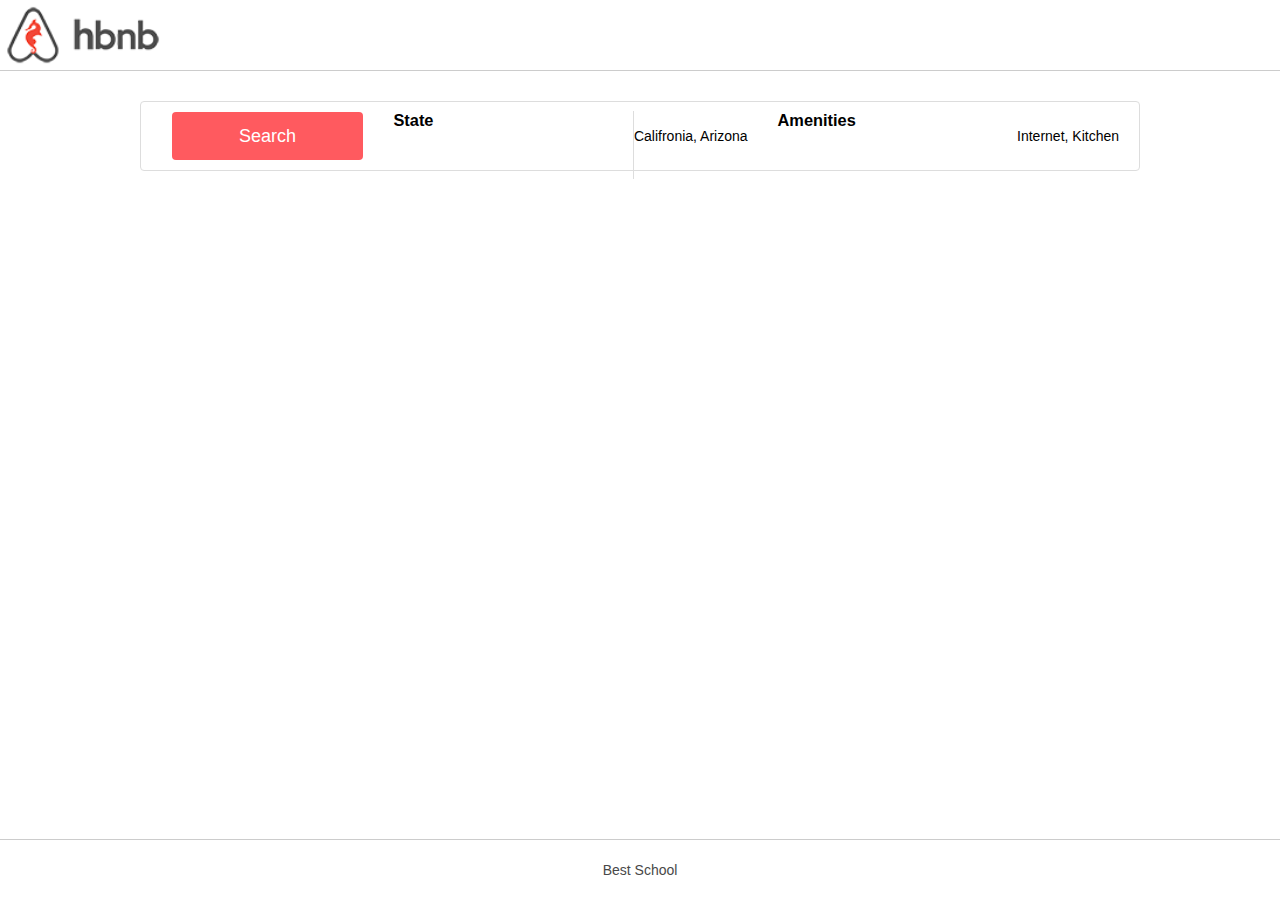
==== web_static/5-index.html @ 0a602f3d "web_static" ====
<!DOCTYPE html>
<html lang="en">
	<head>
	 	<meta charset="UTF-8">
		<title>AirBnB Cloner</title>
		<link rel ="stylesheet" href="styles/3-header.css">
		<link rel ="stylesheet" href="styles/3-footer.css">
		<link rel ="stylesheet" href="styles/4-common.css">
		<link rel = "stylesheet" href="styles/5-filters.css"
		<link rel ="icon" href="images/icon.png">
	</head>

	<body>
		<header>
			<dev class="Logo"> </dev>
		</header>
		
		<div class="container">
			<section class="filters">
				<button class="search-button">
					Search
				</button>

				<h3 class="locations">
					State
					<h4>Califronia, Arizona </h4>
				</h3>

				<h3 class="amenities">
					Amenities
					<h4>Internet, Kitchen</h4>
				</h3>
			
			</section>
		</div>

		<footer class="bottom_center">
			Best School
		</footer>
	</body>
</html>
---- web_static/styles/3-header.css ----
header {
	background-color: white;
	height: 70px;
	width: 100%;
	border-bottom: 1px solid #CCCCCC;
}

 .Logo {
	background-image: url('../images/logo.png');
	background-size: contain;
	background-position: left center;
	background-repeat: no-repeat;
	padding-left: 20px;
	height: 100%;
	display: flex;
	align-items: center;

}
---- web_static/styles/3-footer.css ----
footer {
	background-color: white;
	height: 60px;
	width: 100%;
	border-top: 1px solid #CCCCCC;
	position: absolute;
	text-align: center;
	bottom: 0;
	
	/* Centering */
	display: flex;
	justify-content: center;
	align-items: center; 

}
---- web_static/styles/4-common.css ----
.container {
	  max-width: 1000px;
      margin: 30px auto;
      text-align: center;
}

body{
	margin: 0;
    padding: 0;
    color: #484848;
    font-size: 14px;
  font-family: Circular, "Helvetica Neue", Helvetica, Arial, sans-serif;
 }
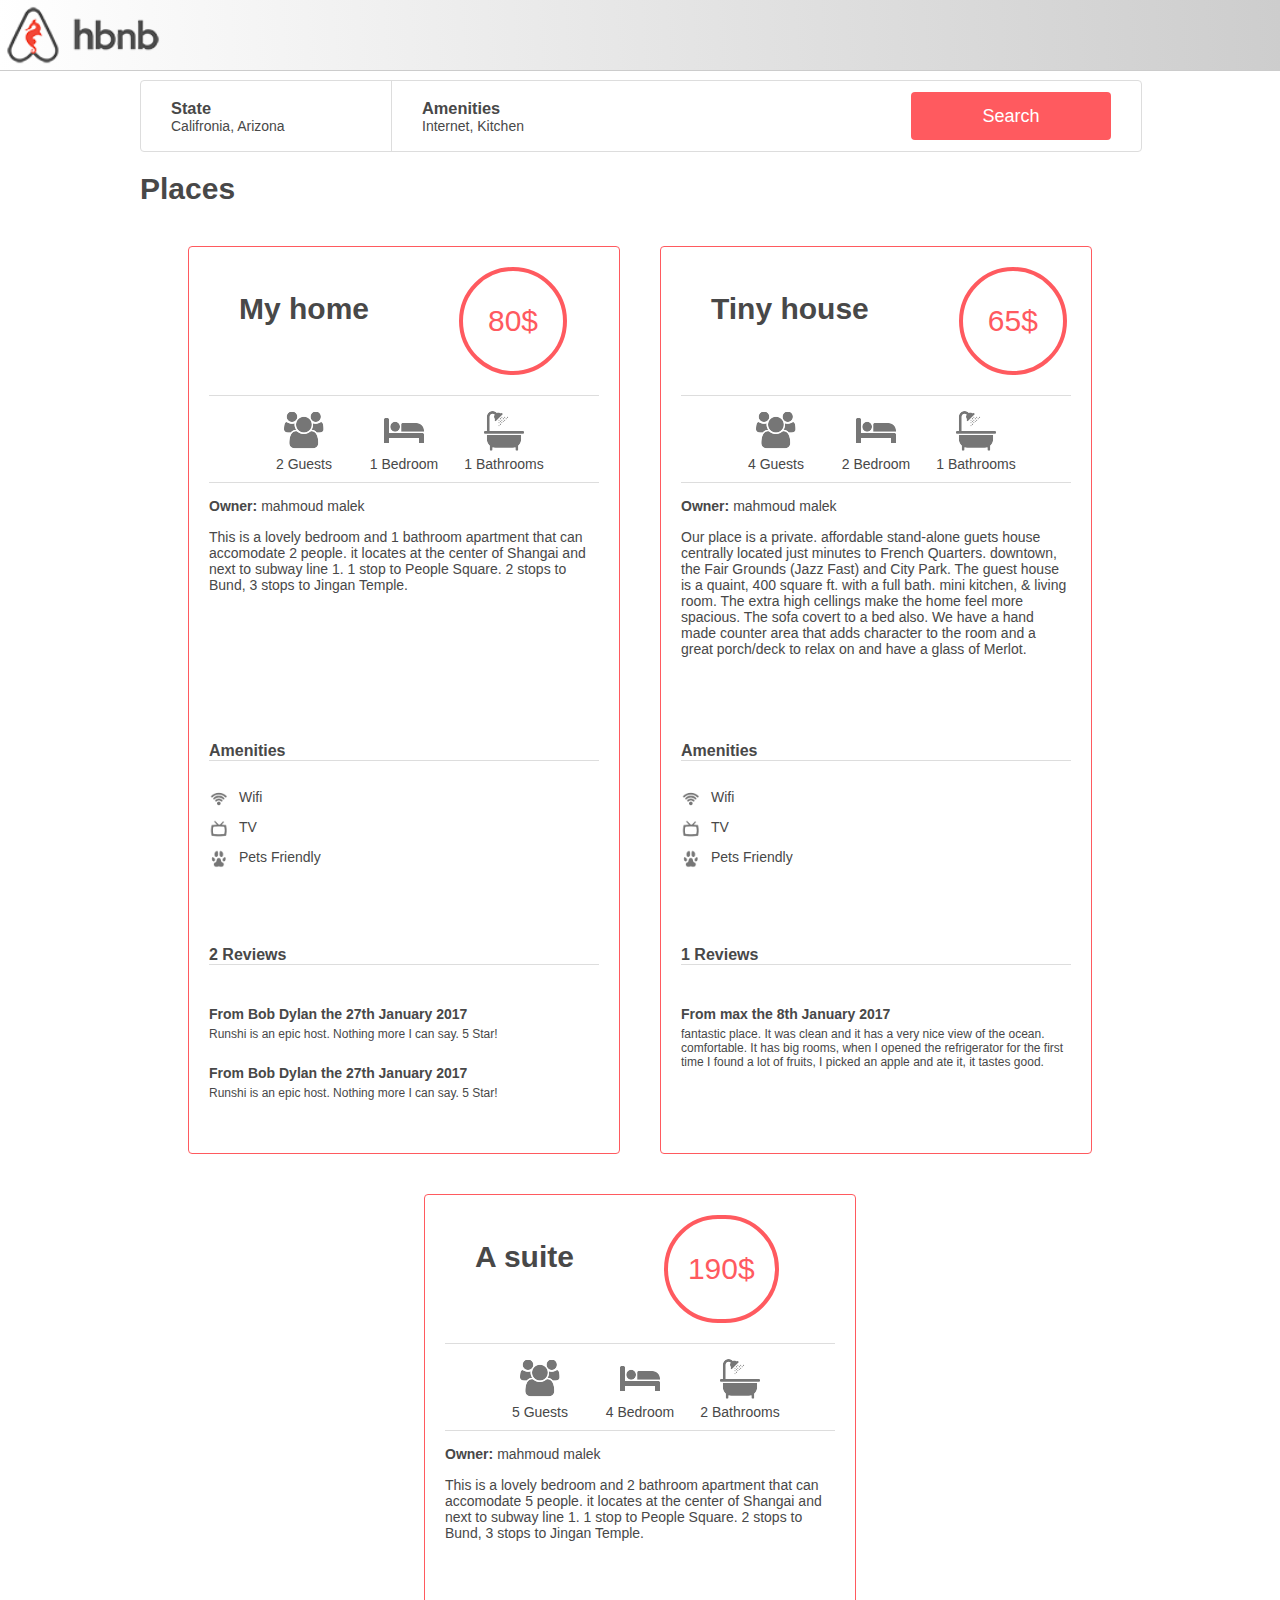
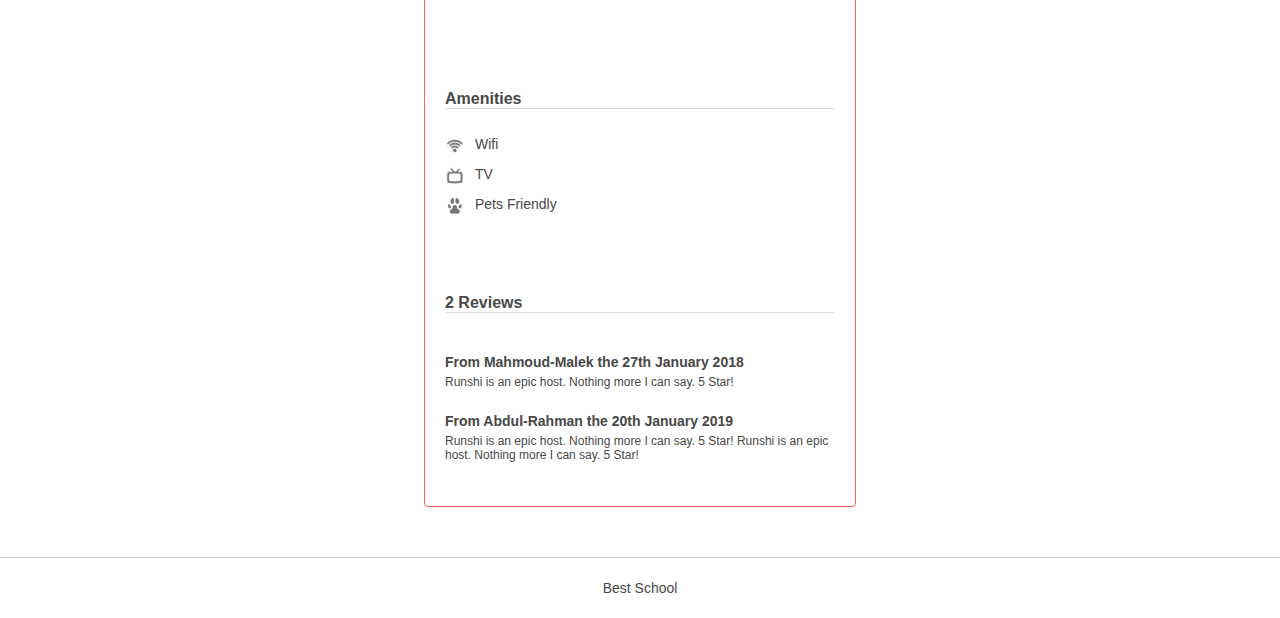
==== commit 2ea28022: "make a beatiful web" ====
--- a/web_static/5-index.html
+++ b/web_static/5-index.html
@@ -2,11 +2,14 @@
 <html lang="en">
 	<head>
 	 	<meta charset="UTF-8">
+		<meta name="viewport" content="width=device-width, initial-scale=1.0">
+
 		<title>AirBnB Cloner</title>
 		<link rel ="stylesheet" href="styles/3-header.css">
 		<link rel ="stylesheet" href="styles/3-footer.css">
 		<link rel ="stylesheet" href="styles/4-common.css">
-		<link rel = "stylesheet" href="styles/5-filters.css"
+		<link rel = "stylesheet" href="styles/5-filters.css">
+		<link rel="stylesheet" href="styles/6-filters.css">
 		<link rel ="icon" href="images/icon.png">
 	</head>
 
@@ -20,17 +23,232 @@
 				<button class="search-button">
 					Search
 				</button>
-
-				<h3 class="locations">
-					State
+				<div class ="locations">
+					<h3> State </h3>
 					<h4>Califronia, Arizona </h4>
-				</h3>
-
-				<h3 class="amenities">
-					Amenities
+					<ul class="popover">
+						<h2> Arizona: </h2>
+						<li>  page </li>
+						<li> page2 </li>
+						<h2> Califronia: </h2>
+						<li> San franscisco </li>
+						<li>Los Anglos </li>
+					</ul>
+				</div>
+
+				<div class="amenities">
+					<h3>Amenities</h3>
 					<h4>Internet, Kitchen</h4>
-				</h3>
+						<ul class="popover">
+						<li> Internet </li>
+						<li> TV </li>
+						<li> Kitchen </li>
+						<li>Iron </li>
+					</ul>
+				</div >
+				
 			
+			</section>
+
+			<section class="places">
+				<h1> Places </h1>
+
+				<article>
+						<h2> My home </h2>
+						<div class="price_by_night">
+						 80$
+						</div>
+						
+						<div class="information">
+
+							<div class="max_guest">
+								<img src="images/icon_group.png" alt="Number of people in the room">
+								2 Guests
+							</div>
+							<div class="number_rooms">
+								
+								<img src ="images/icon_bed.png" alt="Number of bedrooms">
+								1 Bedroom
+							</div>
+
+							<div class="number_bathrooms">
+								
+								<img src="images/icon_bath.png" alt="number of bathrooms">
+								1 Bathrooms
+							</div>
+
+						</div>
+
+							<div class="user">
+								<strong> Owner: </strong> mahmoud malek
+							</div>
+
+							<div class="description">
+									This is a lovely bedroom and 1 bathroom apartment that can
+									accomodate 2 people. it locates at the center of Shangai
+									and next to subway line 1. 1 stop to People Square. 2 stops
+									to Bund, 3 stops to Jingan Temple.
+							</div>
+
+							<div class="amenities">
+								<h2> Amenities </h2>
+								<ul>
+									<li> <img src="images/icon_wifi.png" alt="Wifi Icon"> Wifi </li>
+									<li> <img src="images/icon_tv.png" alt="TV Icon"> TV </li>
+									<li> <img src="images/icon_pets.png" alt="Friendly Pets"> Pets Friendly </li>
+								</ul>
+							</div>
+
+							<div class="reviews">
+								<h2> 2 Reviews </h2>
+								<ul>
+									<li> 
+										<h3>From Bob Dylan the 27th January 2017</h3>
+										<p>
+											Runshi is an epic host. Nothing more I can say. 5 Star!
+										</p>
+									</li>
+									<li>
+										<h3>From Bob Dylan the 27th January 2017</h3>
+										<p>
+											Runshi is an epic host. Nothing more I can say. 5 Star!
+										</p> 
+									</li>
+								</ul>
+							</div>
+
+				</article>
+
+				<article> 
+					<h2> Tiny house</h2>
+					<div class="price_by_night">
+						 65$
+						</div>
+						
+						<div class="information">
+
+							<div class="max_guest">
+								<img src="images/icon_group.png" alt="Number of people in the room">
+								4 Guests
+							</div>
+							<div class="number_rooms">
+								
+								<img src ="images/icon_bed.png" alt="Number of bedrooms">
+								2 Bedroom
+							</div>
+
+							<div class="number_bathrooms">
+								
+								<img src="images/icon_bath.png" alt="number of bathrooms">
+								1 Bathrooms
+							</div>
+
+						</div>
+
+							<div class="user">
+								<strong> Owner: </strong> mahmoud malek
+							</div>
+
+							<div class="description">
+									Our place is a private. affordable stand-alone guets house
+									centrally located just minutes to French Quarters. downtown,
+									the Fair Grounds (Jazz Fast) and City Park. The guest house is 
+									a quaint, 400 square ft. with a full bath. mini kitchen, & living
+									room. The extra high cellings make the home feel more
+									spacious. The sofa covert to a bed also. We have a hand made counter area that adds
+									character to the room and a great porch/deck to relax on and have a glass of Merlot.
+							</div>
+
+							<div class="amenities">
+								<h2> Amenities </h2>
+								<ul>
+									<li> <img src="images/icon_wifi.png" alt="Wifi Icon"> Wifi </li>
+									<li> <img src="images/icon_tv.png" alt="TV Icon"> TV </li>
+									<li> <img src="images/icon_pets.png" alt="Friendly Pets"> Pets Friendly </li>
+								</ul>
+							</div>
+
+							<div class="reviews">
+								<h2> 1 Reviews </h2>
+								<ul>
+									<li> 
+										<h3>From max the 8th January 2017</h3>
+										<p>
+											fantastic place. It was clean and it has a very nice view of the ocean.
+ 											comfortable. It has big rooms, when I opened the refrigerator for the first time I found a lot of fruits,
+											I picked an apple and ate it, it tastes good.
+
+										</p>
+									</li>
+								</ul>
+							</div>
+				</article>
+
+				<article>
+					<h2> A suite</h2>
+					<div class="price_by_night">
+						 190$
+						</div>
+						
+						<div class="information">
+
+							<div class="max_guest">
+								<img src="images/icon_group.png" alt="Number of people in the room">
+								5 Guests
+							</div>
+							<div class="number_rooms">
+								
+								<img src ="images/icon_bed.png" alt="Number of bedrooms">
+								4 Bedroom
+							</div>
+
+							<div class="number_bathrooms">
+								
+								<img src="images/icon_bath.png" alt="number of bathrooms">
+								2 Bathrooms
+							</div>
+
+						</div>
+
+							<div class="user">
+								<strong> Owner: </strong> mahmoud malek
+							</div>
+
+							<div class="description">
+									This is a lovely bedroom and 2 bathroom apartment that can
+									accomodate 5 people. it locates at the center of Shangai
+									and next to subway line 1. 1 stop to People Square. 2 stops
+									to Bund, 3 stops to Jingan Temple.
+							</div>
+
+							<div class="amenities">
+								<h2> Amenities </h2>
+								<ul>
+									<li> <img src="images/icon_wifi.png" alt="Wifi Icon"> Wifi </li>
+									<li> <img src="images/icon_tv.png" alt="TV Icon"> TV </li>
+									<li> <img src="images/icon_pets.png" alt="Friendly Pets"> Pets Friendly </li>
+								</ul>
+							</div>
+
+							<div class="reviews">
+								<h2> 2 Reviews </h2>
+								<ul>
+									<li> 
+										<h3>From Mahmoud-Malek the 27th January 2018</h3>
+										<p>
+											Runshi is an epic host. Nothing more I can say. 5 Star!
+										</p>
+									</li>
+									<li>
+										<h3>From Abdul-Rahman the 20th January 2019</h3>
+										<p>
+											Runshi is an epic host. Nothing more I can say. 5 Star!
+											Runshi is an epic host. Nothing more I can say. 5 Star!
+										</p> 
+									</li>
+								</ul>
+							</div>
+				</article>
 			</section>
 		</div>
 
--- a/web_static/styles/3-header.css
+++ b/web_static/styles/3-header.css
@@ -3,7 +3,13 @@
 	height: 70px;
 	width: 100%;
 	border-bottom: 1px solid #CCCCCC;
-}
+	padding: 0;
+	position: fixed;
+    top: 0;
+    background: linear-gradient(267deg, #cdcdcd, #fff);
+    z-index: 1;
+
+	}
 
  .Logo {
 	background-image: url('../images/logo.png');
@@ -14,5 +20,4 @@
 	height: 100%;
 	display: flex;
 	align-items: center;
-
 }--- a/web_static/styles/3-footer.css
+++ b/web_static/styles/3-footer.css
@@ -3,13 +3,11 @@
 	height: 60px;
 	width: 100%;
 	border-top: 1px solid #CCCCCC;
-	position: absolute;
-	text-align: center;
+	position: relative;
 	bottom: 0;
 	
 	/* Centering */
 	display: flex;
 	justify-content: center;
 	align-items: center; 
-
 }--- a/web_static/styles/4-common.css
+++ b/web_static/styles/4-common.css
@@ -1,7 +1,8 @@
 .container {
-	  max-width: 1000px;
+	    max-width: 1000px;
       margin: 30px auto;
-      text-align: center;
+      text-align: left;
+      margin-top: 80px;
 }
 
 body{
--- a/web_static/styles/5-filters.css
+++ b/web_static/styles/5-filters.css
@@ -0,0 +1,140 @@
+.container .filters {
+  height: 70px;
+  width: 100%;
+  border: 1px solid #dddddd;
+  border-radius: 4px;
+  position: relative;
+  display: flex;
+  align-items: center;
+  justify-content: flex-start;
+}
+.container .filters div {
+  width: 25%;
+  height: 100%;
+  display: flex;
+  justify-content: center;
+  flex-direction: column;
+  align-items: flex-start;
+  position: relative;
+}
+.container .filters div:first-of-type {
+  border-right: 1px solid #dddddd;
+}
+
+.container .filters h3 {
+  font-weight: 600;
+  margin: 0px 30px;
+  padding: 0px;
+}
+.container .filters h4 {
+  font-weight: 400;
+  font-size: 14px;
+  margin: 0px 30px;
+  padding: 0px;
+  
+}
+.container .filters .amenities {
+  border-right: none;
+}
+.container .filters button {
+  font-size: 18px;
+  background-color: #ff5a5f;
+  color: #ffffff;
+  height: 48px;
+  width: 20%;
+  border: none;
+  border-radius: 4px;
+  margin-right: 30px;
+  padding: 0;
+  cursor: pointer;
+  position: absolute;
+  right: 0;
+}
+.container .filters button:hover {
+  opacity: 90%;
+}
+
+/* Media query for smaller screens */
+@media screen and (max-width: 400px) {
+  .container .filters {
+    flex-direction: column;
+    flex-wrap: wrap;
+    height: auto;
+    padding: 10px;
+  }
+
+  .container .filters div {
+    width: 100%;
+    margin-bottom: 10px;
+  }
+
+  .container .filters button {
+    width: 50%;
+    margin-bottom: 30px;
+    position: static;
+  }
+}
+
+.container .filters .popover {
+  display: none;
+  background-color: #FAFAFA;
+  border: 1px solid #dddddd;
+  border-radius: 4px;
+  position: absolute;
+  top: 100%;
+  width: 100%;
+  margin: inherit;
+  padding: inherit;
+  list-style-type: none;
+}
+
+.container .filters .popover h2 {
+  font-size: 16px;
+  margin-left: 30px;
+}
+
+.container .filters .popover li {
+  margin-left: 30px;
+}
+
+.container .filters .locations:hover .popover{
+  display: block;
+  background-color: #ffffff;
+  z-index: 1;
+}
+
+.container .filters .amenities:hover .popover{
+  display: block;
+  background-color: #ffffff;
+  z-index: 1;
+}
+
+.container .places {
+  display: flex;
+  flex-wrap: wrap;
+  justify-content: center;
+  align-items: center ;
+}
+
+.container .places h1 {
+  font-size: 30px;
+  justify-self: flex-start;
+  width: 100%;
+}
+
+.container .places article {
+  width: 390px;
+  padding: 20px;
+  margin: 20px;
+  border: 1px solid #ff5a5f;
+  border-radius: 4px;
+  display: flex;
+  justify-content: flex-start;
+  flex-wrap: wrap;
+  height: auto;
+}
+
+.container .places article h2 {
+  font-size: 30px;
+  margin-left: 30px;
+}--- a/web_static/styles/6-filters.css
+++ b/web_static/styles/6-filters.css
@@ -0,0 +1,131 @@
+.price_by_night {
+    color: #FF5A5F;
+    border: 4px solid #FF5A5F;
+    border-radius: 64px;
+    min-width: 60px;
+    height: 60px;
+    font-size: 30px;
+	padding: 20px;
+	margin-bottom: 20px;
+	margin-left: 90px;
+	display: flex;
+	align-items: center;
+	justify-content: center;
+}
+
+.information {
+	display: flex;
+	align-items: center;
+	flex-wrap: wrap;
+	 border-top: 1px solid #dddddd;
+	 border-bottom: 1px solid #dddddd;	
+	height: fit-content;
+	width: 100%;
+	text-align: center;	
+	justify-content: center;
+}
+
+.container .places article .max_guest,
+.container .places article .number_rooms,
+.container .places article .number_bathrooms {
+    width: 100px;
+    display: flex;
+    flex-direction: column;
+    align-items: center;
+	font-size: 100%;
+	justify-content: center;
+	margin-top: 10px;
+	margin-bottom: 10px;
+	
+}
+
+.container .places article .user {
+ margin: 15px 0;
+}
+
+.container .places article .description {
+	margin-bottom: 10px;
+	min-height: 150px;
+}
+
+.container .places article .amenities h2,
+ .container .places article .reviews h2 {
+	
+	font-size: 16px;
+	border-bottom: 1px solid #dddddd;
+	width: 100%;
+	margin-left: 0;
+
+}
+
+.container .places article .amenities {
+	display: flex;
+	flex-direction: column;
+	align-items: flex-start;
+	margin-top: 40px;
+	width: 100%;
+	min-height: 150px;
+}
+
+.container .places article .amenities img{
+  margin-right: 10px;
+  width: 20px;
+}
+
+.container .places article .amenities li {
+  display: flex;
+  align-items: flex-start;
+  margin-bottom: 10px;
+  width: 100%;
+}
+
+.container .places article .amenities ul {
+	list-style-type: none;
+	display: flex;
+	flex-direction: column;
+	justify-content: center;
+	align-items: flex-start;
+	width: 100%;
+	padding: 0;
+}
+
+
+.container .places article .reviews {
+	display: flex;
+	flex-direction: column;
+	align-items: flex-start;
+	margin-top: 40px;
+	width: 100%;
+	min-height: 200px;
+}
+
+.container .places article .reviews ul {
+	list-style-type: none;
+	display: flex;
+	flex-direction: column;
+	justify-content: center;
+	align-items: flex-start;
+	width: 100%;
+	padding: 0;
+}
+
+
+.container .places article .reviews li {
+    display: flex;
+  align-items: flex-start;
+  flex-direction: column;
+  margin-bottom: 10px;
+  width: 100%;
+
+}
+
+
+
+.container .places article .reviews li h3{
+	 	font-size: 14px;
+		margin-bottom: 5px;
+}
+.container .places article .reviews li p{
+	 	font-size: 12px;
+		margin: 0;
+}